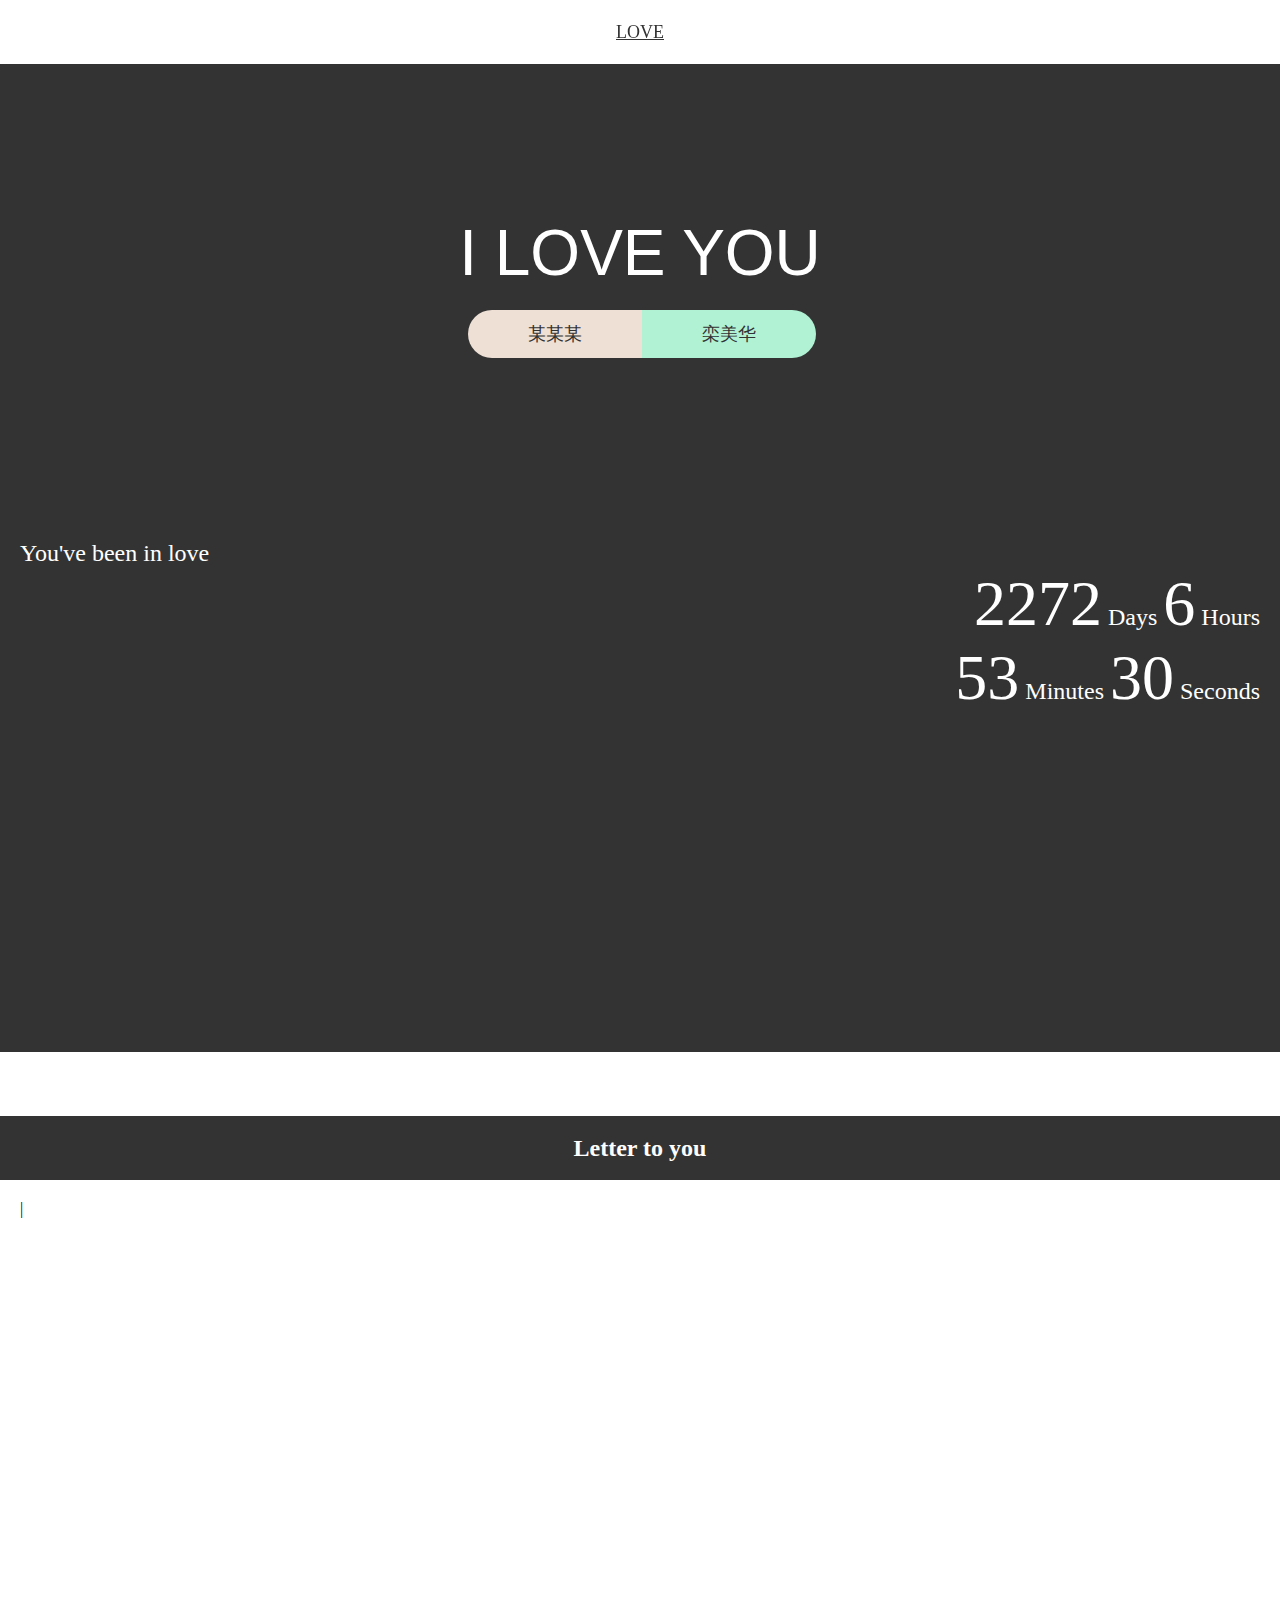
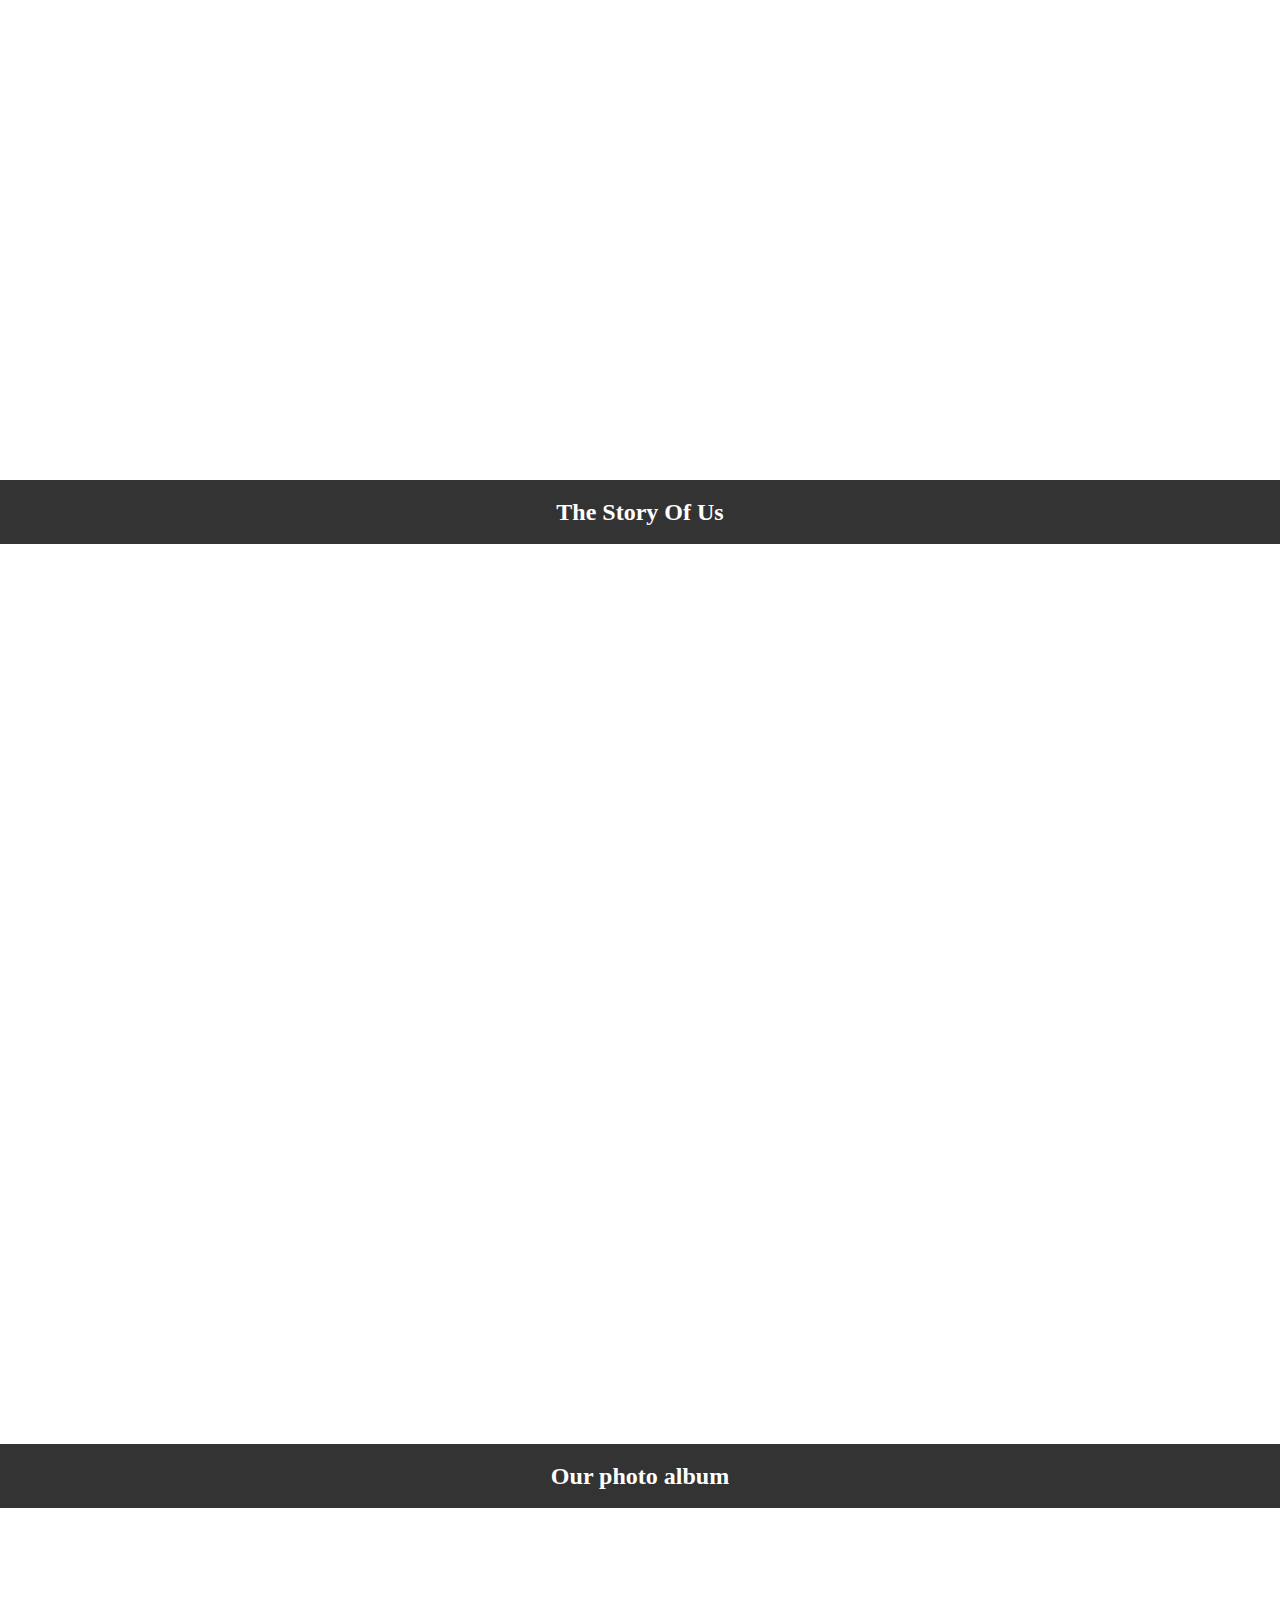
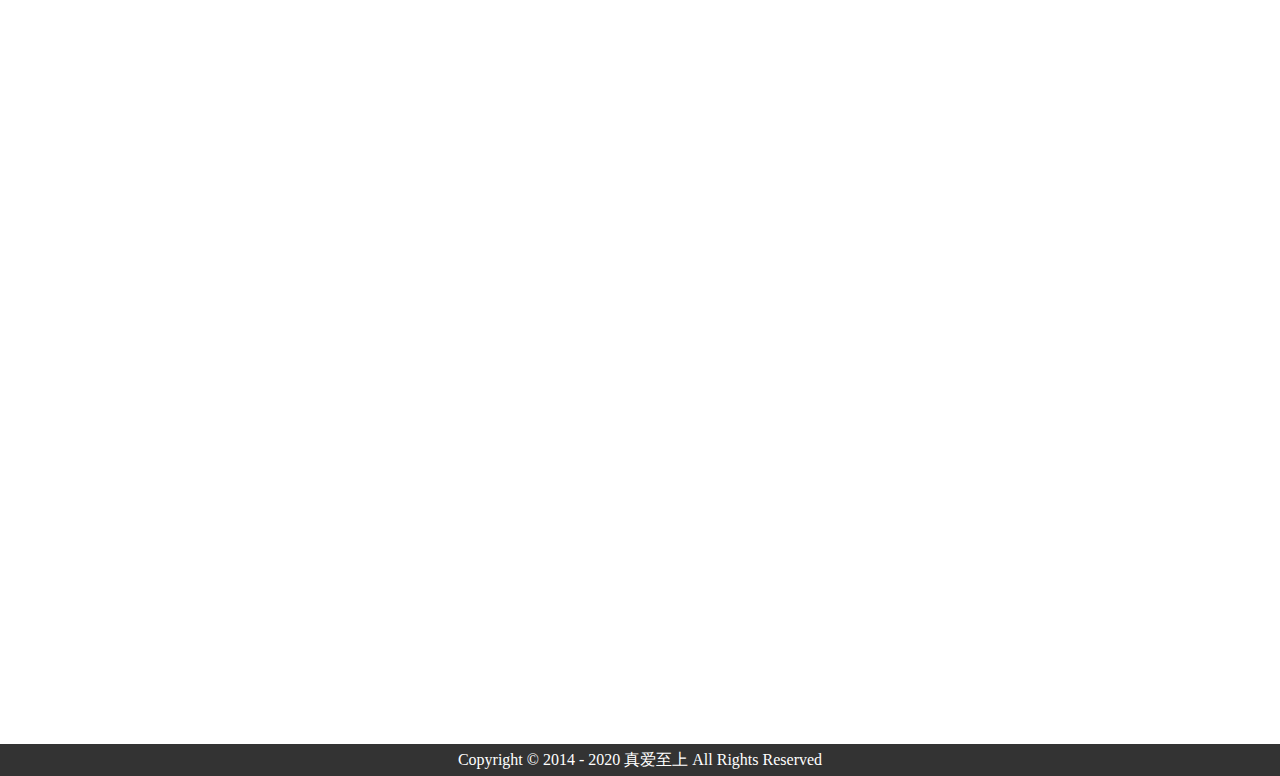
==== m.html @ 0cca036e "啥也不是" ====
<!DOCTYPE html>
<html lang="en">
	<head>
		<meta charset="UTF-8" />
		<meta name="viewport" content="width=device-width, initial-scale=1.0" />
		<title>李梦蝶.我爱你</title>
		<link rel="stylesheet" href="css/global_m.css" />
		<link rel="stylesheet" href="css/index_m.css" />
		<script src="js/time.js"></script>
		<script src="js/typed.js@2.0.9.js"></script>
	</head>
	<body>
		<header class="s_down">
			<div class="logo">
				<a href="#">LOVE</a>
			</div>
			<ul class="menu">
				<li class="item"><a href="#Home">Home</a></li>
				<li class="item"><a href="#Letter">Letter</a></li>
				<li class="item"><a href="#Story">Story</a></li>
				<li class="item"><a href="#Photo">Photo</a></li>
			</ul>
		</header>
		<div id="Home">
			<div class="love">I LOVE YOU</div>
			<div class="capsule">
				<div class="left">某某某</div>
				<div class="right">栾美华</div>
			</div>
			<div class="timing">
				<p>You've been in love</p>
				<p>
					<span class="days" id="days">xx</span> Days
					<span class="hours" id="hours">xx</span> Hours<br />
					<span class="minutes" id="minutes">xx</span> Minutes
					<span class="seconds" id="seconds">xx</span> Seconds
				</p>
			</div>
		</div>
		<div id="Letter">
			<h2>Letter to you</h2>
			<div class="letter">
				<span id="Letter-box"></span>
			</div>
		</div>
		<div id="Story">
			<h2>The Story Of Us</h2>
		</div>
		<div id="Photo">
			<h2>Our photo album</h2>
		</div>
		<footer>Copyright © 2014 - 2020 真爱至上 All Rights Reserved</footer>
	</body>
	<script>
		var days = document.getElementById("days");
		var hours = document.getElementById("hours");
		var minutes = document.getElementById("minutes");
		var seconds = document.getElementById("seconds");
		setInterval(function () {
			var date = new Date();
			var timeInterval = date.valueOf() - inTime;
			var timeInterval = new Date(timeInterval);
			var Days = Math.floor(timeInterval.getTime() / 86400000);
			var Hours = timeInterval.getUTCHours();
			var Minutes = timeInterval.getUTCMinutes();
			var Seconds = timeInterval.getUTCSeconds();
			days.innerHTML = Days;
			hours.innerHTML = Hours;
			minutes.innerHTML = Minutes;
			seconds.innerHTML = Seconds;
		}, 1);
	</script>
	<script>
		var options = {
			strings: [
				"",
				"This is the Letter-box",
				"<i>First</i>...^1000",
				"<i>First</i> sentence.",
			],
			typeSpeed: 100,
			/**
			 * @property {number} startDelay 键入之前的时间以毫秒开始
			 */
			startDelay: 0,
			/**
			 * @property {number} backSpeed 退格速度，以毫秒为单位
			 */
			backSpeed: 100,
			/**
			 * @property {boolean} smartBackspace 是否只退格与前一个字符串不匹配的内容
			 */
			smartBackspace: true,
			/**
			 * @property {boolean} shuffle 是否洗牌
			 */
			shuffle: false,
			/**
			 * @property {number} backDelay 退回之前的时间，以毫秒为单位
			 */
			backDelay: 700,
			onComplete: (self) => {
				console.log("所有打字都已完成调用的回调函数", self);
			},
			/**
			 * 在键入每个字符串之前调用的回调函数
			 * @param {number} arrayPos
			 * @param {Typed} self
			 */
			preStringTyped: (arrayPos, self) => {
				console.log(
					"在键入每个字符串之前调用的回调函数",
					arrayPos,
					self
				);
			},
			/**
			 * 输入每个字符串后调用的回调函数
			 * @param {number} arrayPos
			 * @param {Typed} self
			 */
			onStringTyped: (arrayPos, self) => {
				console.log("输入每个字符串后调用的回调函数", arrayPos, self);
			},
			/**
			 * 在循环期间，在键入最后一个字符串之后调用的回调函数
			 * @param {Typed} self
			 */
			onLastStringBackspaced: (self) => {
				console.log(
					"在循环期间，在键入最后一个字符串之后调用的回调函数",
					self
				);
			},
			/**
			 * 打字已经停止调用的回调函数
			 * @param {number} arrayPos
			 * @param {Typed} self
			 */
			onTypingPaused: (arrayPos, self) => {
				console.log("打字已经停止调用的回调函数", arrayPos, self);
			},
			/**
			 * 停止后开始键入调用的回调函数
			 * @param {number} arrayPos
			 * @param {Typed} self
			 */
			onTypingResumed: (arrayPos, self) => {
				console.log("停止后开始键入调用的回调函数", arrayPos, self);
			},
			/**
			 * 重置后调用的回调函数
			 * @param {Typed} self
			 */
			onReset: (self) => {
				console.log("重置后调用的回调函数", self);
			},
			/**
			 * 停止后调用的回调函数
			 * @param {number} arrayPos
			 * @param {Typed} self
			 */
			onStop: (arrayPos, self) => {
				console.log("停止后调用的回调函数", arrayPos, self);
			},
			/**
			 * 开始后调用的回调函数
			 * @param {number} arrayPos
			 * @param {Typed} self
			 */
			onStart: (arrayPos, self) => {
				console.log("开始后调用的回调函数", arrayPos, self);
			},
			/**
			 * 销毁后调用的回调函数
			 * @param {Typed} self
			 */
			onDestroy: (self) => {
				console.log("销毁后调用的回调函数", self);
			},
		};

		var typed = new Typed("#Letter-box", options);
	</script>
</html>
---- css/global_m.css ----
* {
	margin: 0;
	padding: 0;
}
header {
	height: 4rem;
	font-size: 18px;
	background-color: #333333;
	color: #ffffff;
	line-height: 64px;
	z-index: 5;
}
.s_down {
	position: fixed;
	top: 0;
	width: 100%;
	background-color: #ffffff;
	color: #333333;
	box-shadow: 0px 0px 6px 0px #33333330;
}
.s_down a {
	color: #333333 !important;
}
header .logo {
	text-align: center;
}
header ul,
header li {
	line-height: 48px;
	padding: 0px;
	list-style: none;
	text-transform: uppercase;
}
header .menu {
	display: none;
	text-align: center;
	float: right;
	margin-top: 20px;
	margin-right: 10px;
	padding: 20px;
	background-color: #ffffff;
	box-shadow: 0px 0px 6px 0px #33333330;
}
header .menu a {
	line-height: 48px;
	text-decoration: none;
	color: #ffffff;
	border-bottom: 1px #333333 solid;
}
footer {
	height: 32px;
	line-height: 32px;
	text-align: center;
	background-color: #333333;
	color: #ffffff;
}
---- css/index_m.css ----
#Home {
	height: calc(100vh - 4rem);
	top: 0;
	padding-top: 24vh;
	background-color: #333333;
}
.love {
	font: inherit;
	font-weight: inherit;
	font-size: inherit;
	text-align: center;
	font-family: "微软雅黑", Helvetica, Arial, sans-serif;
	color: #ffffff;
	font-size: 64px;
	font-weight: 100;
}
.capsule {
	text-align: center;
	color: #ffffff;
	margin: 20px;
}
.capsule div {
	line-height: 48px;
	padding: 0px 60px;
	font-family: "微软雅黑";
	font-weight: 300;
	font-size: 18px;
	color: #333333;
	display: inline-block;
}
.capsule .left {
	background-color: #eee0d5;
	border-radius: 50px 0 0 50px;
	margin-left: 4px;
}
.capsule .right {
	background-color: #b0f2d3;
	border-radius: 0 50px 50px 0;
	margin-left: -4px;
}
.timing {
	color: #ffffff;
	text-align: right;
	margin: 0 auto;
	margin-top: 18vh;
	font-family: "微软雅黑";
	font-size: 24px;
	font-weight: 300;
	padding: 20px;
}
.timing p:first-child {
	text-align: left;
	font-size: 24px;
}
.timing span {
	font-size: 64px;
}
#Letter {
	z-index: 1;
	height: 100vh;
	padding-top: 4rem;
	background-color: #ffffff;
}
#Letter h2 {
	line-height: 64px;
	text-align: center;
	color: #ffffff;
	background-color: #333333;
}
.letter {
	padding: 20px;
}
#Letter-box {
	color: black;
}
#Story {
	z-index: 1;
	height: 100vh;
	padding-top: 4rem;
	background-color: #ffffff;
}
#Story h2 {
	line-height: 64px;
	text-align: center;
	color: #ffffff;
	background-color: #333333;
}
#Photo {
	z-index: 1;
	height: 100vh;
	padding-top: 4rem;
	background-color: #ffffff;
}
#Photo h2 {
	line-height: 64px;
	text-align: center;
	color: #ffffff;
	background-color: #333333;
}
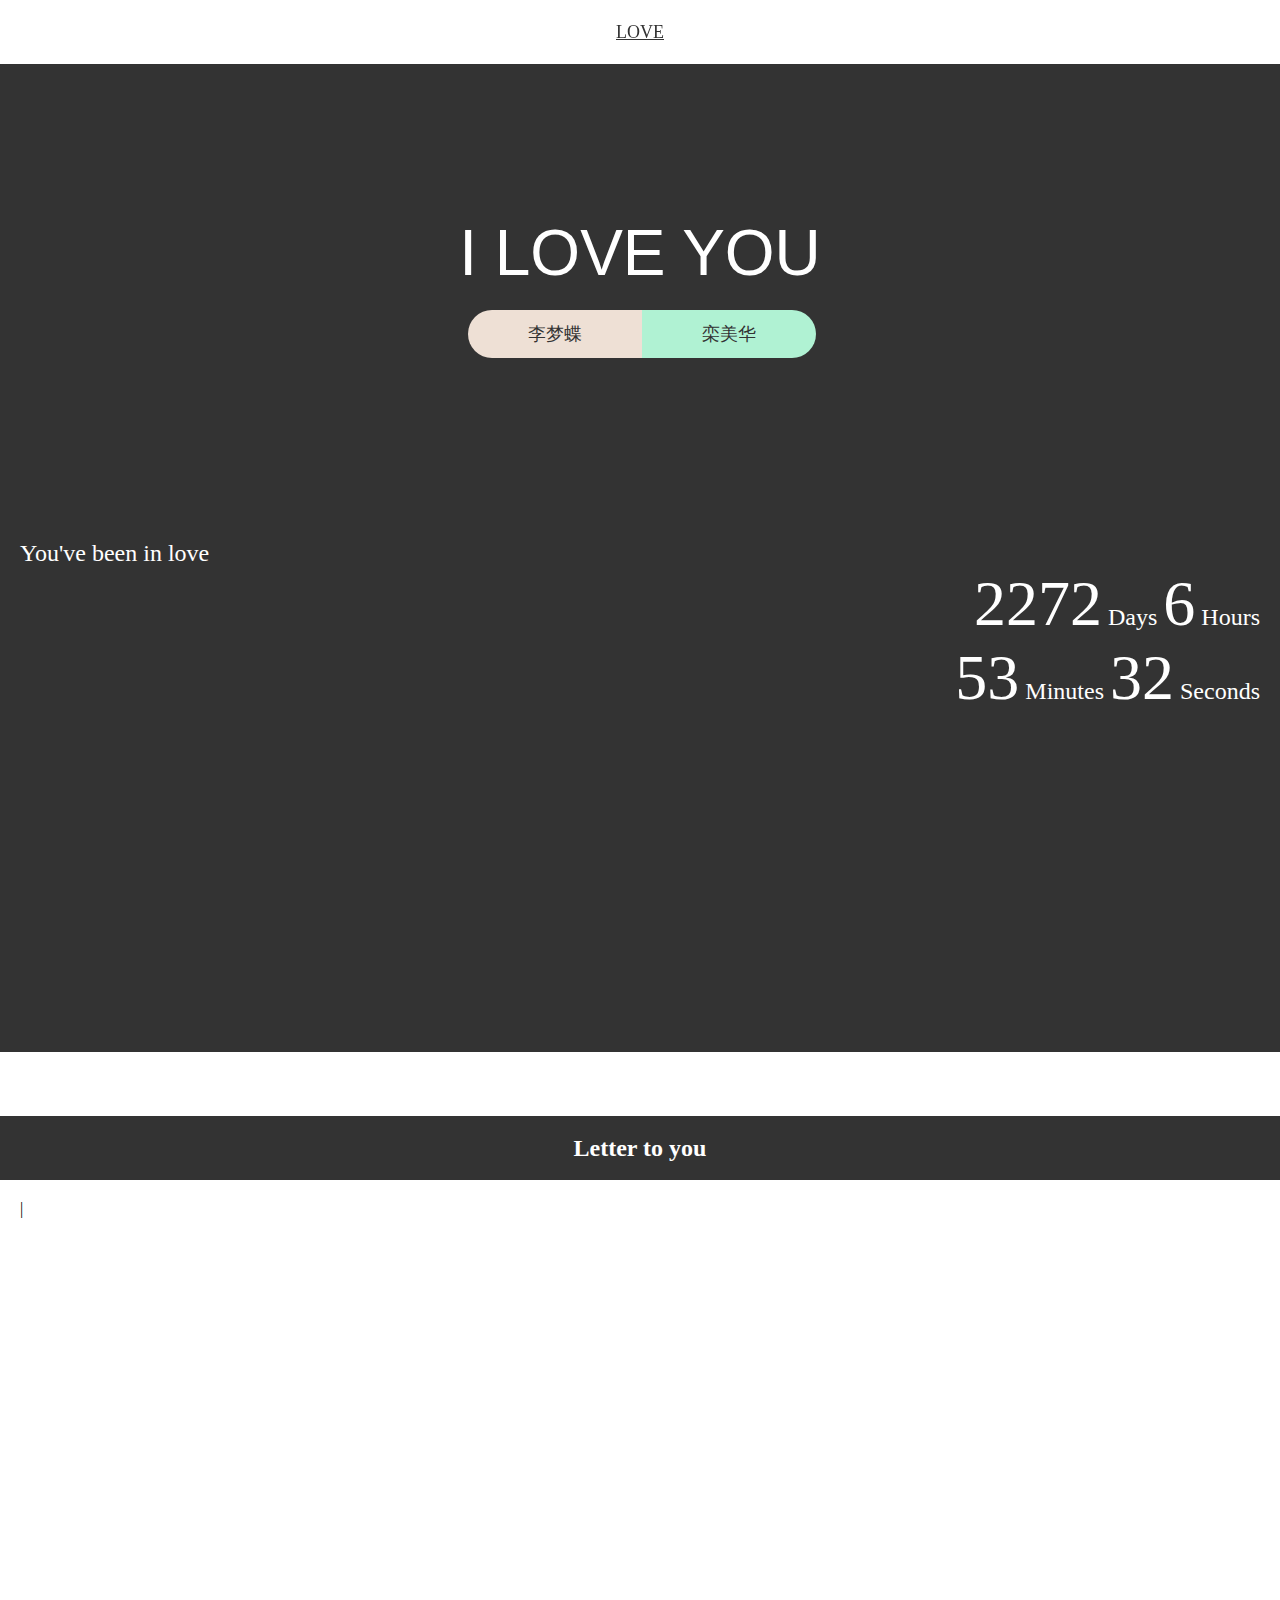
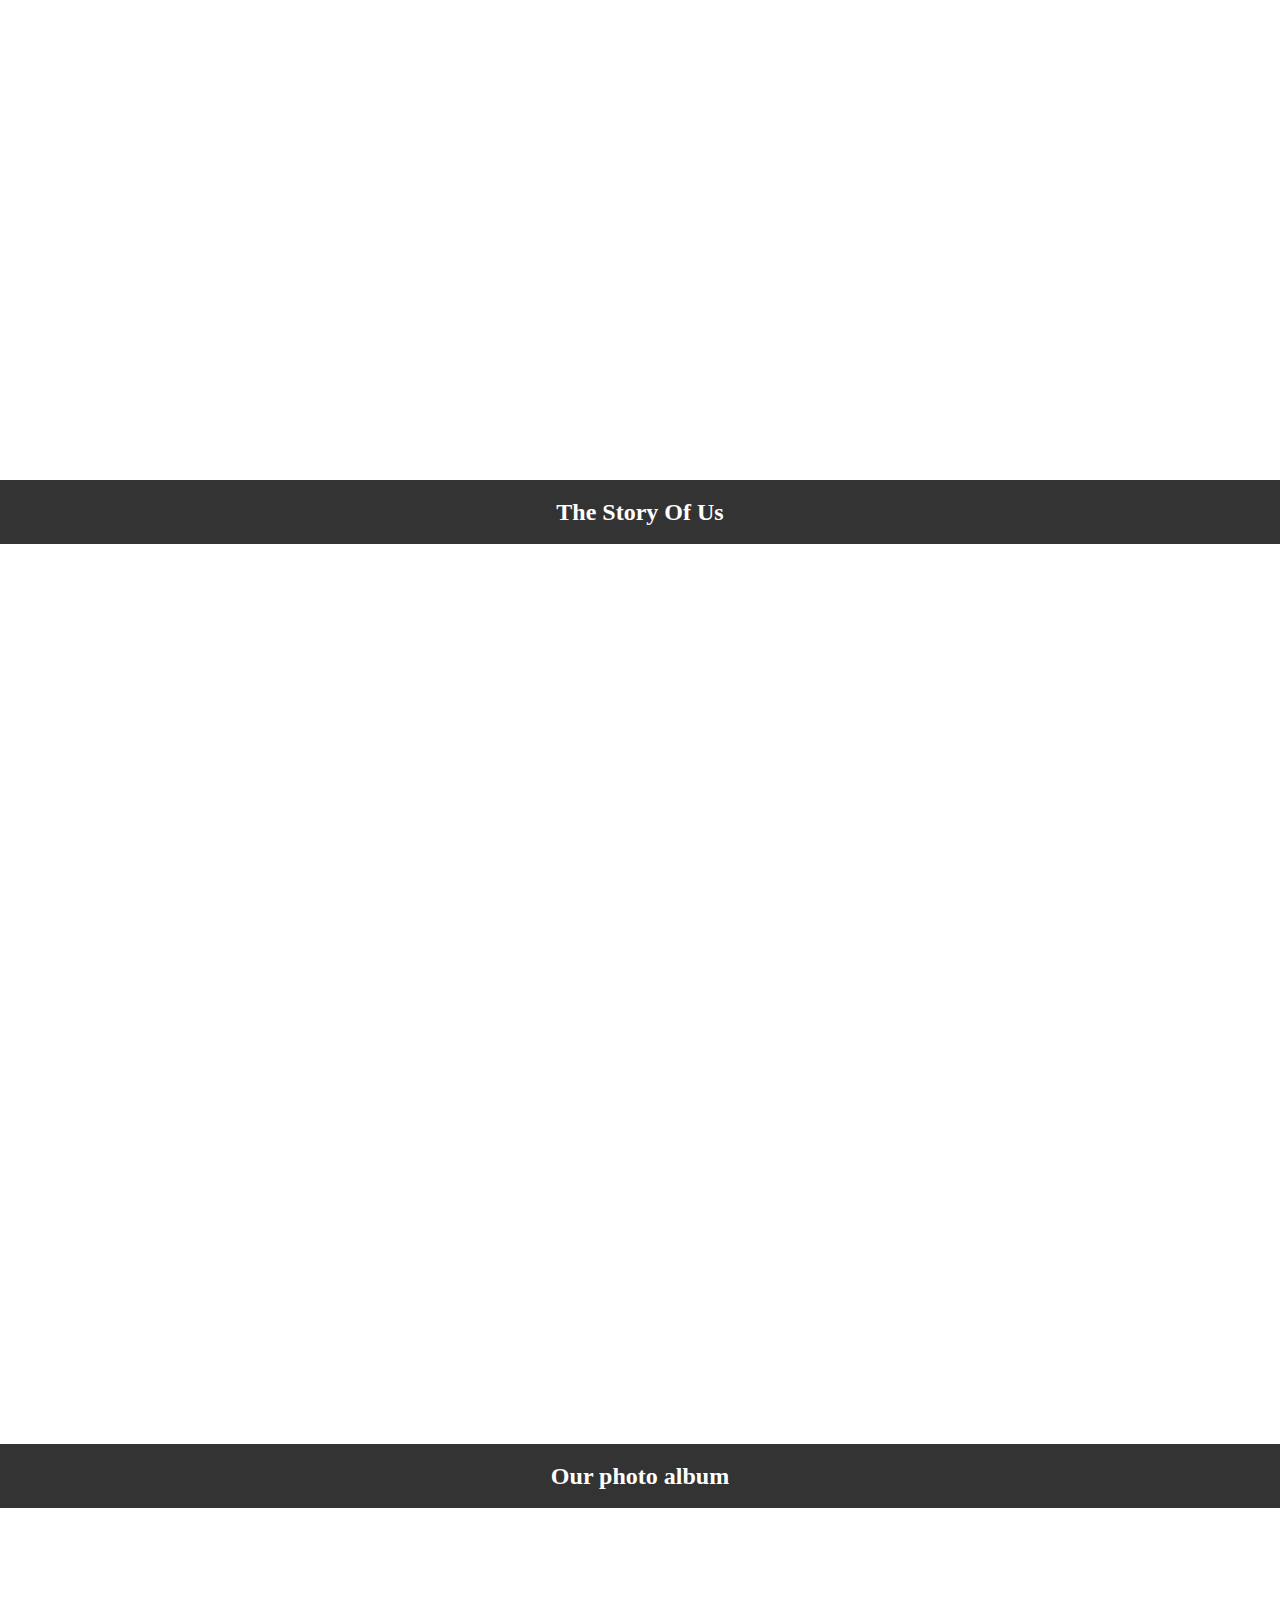
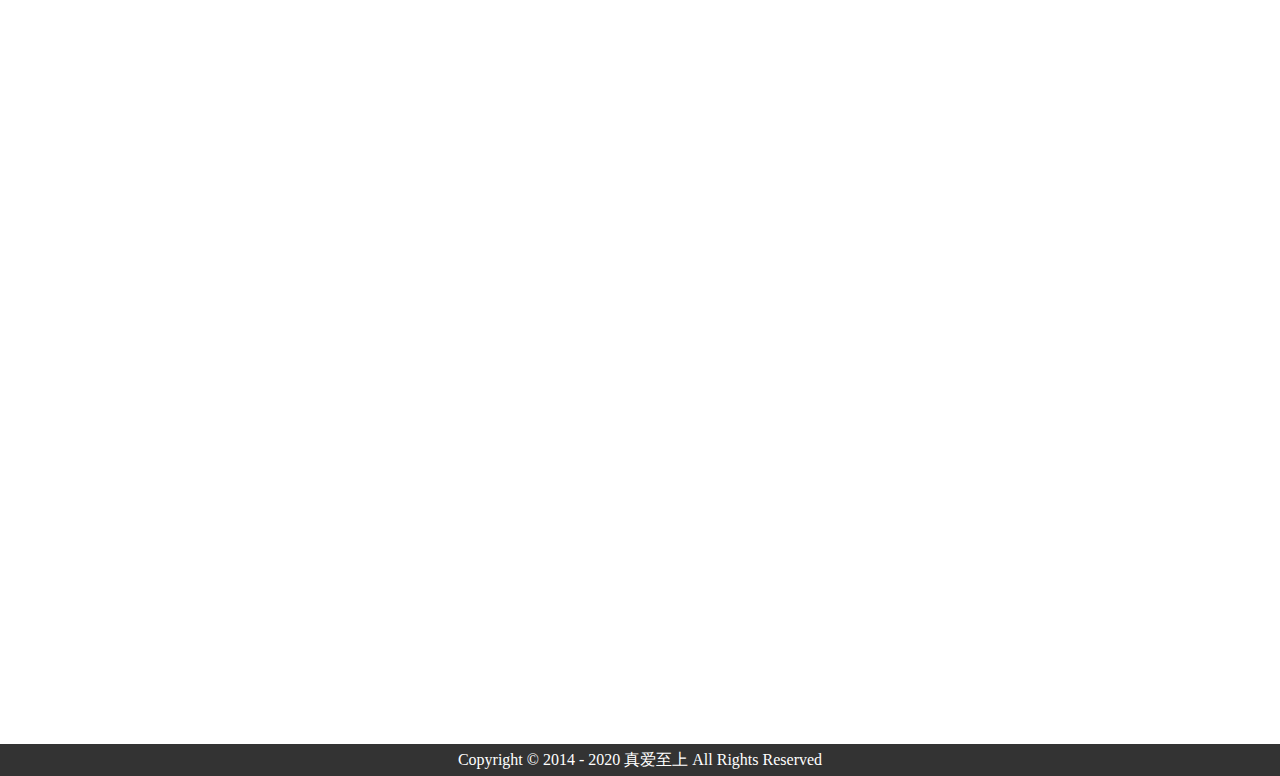
==== commit 85d65308: "Update m.html" ====
--- a/m.html
+++ b/m.html
@@ -24,7 +24,7 @@
 		<div id="Home">
 			<div class="love">I LOVE YOU</div>
 			<div class="capsule">
-				<div class="left">某某某</div>
+				<div class="left">李梦蝶</div>
 				<div class="right">栾美华</div>
 			</div>
 			<div class="timing">
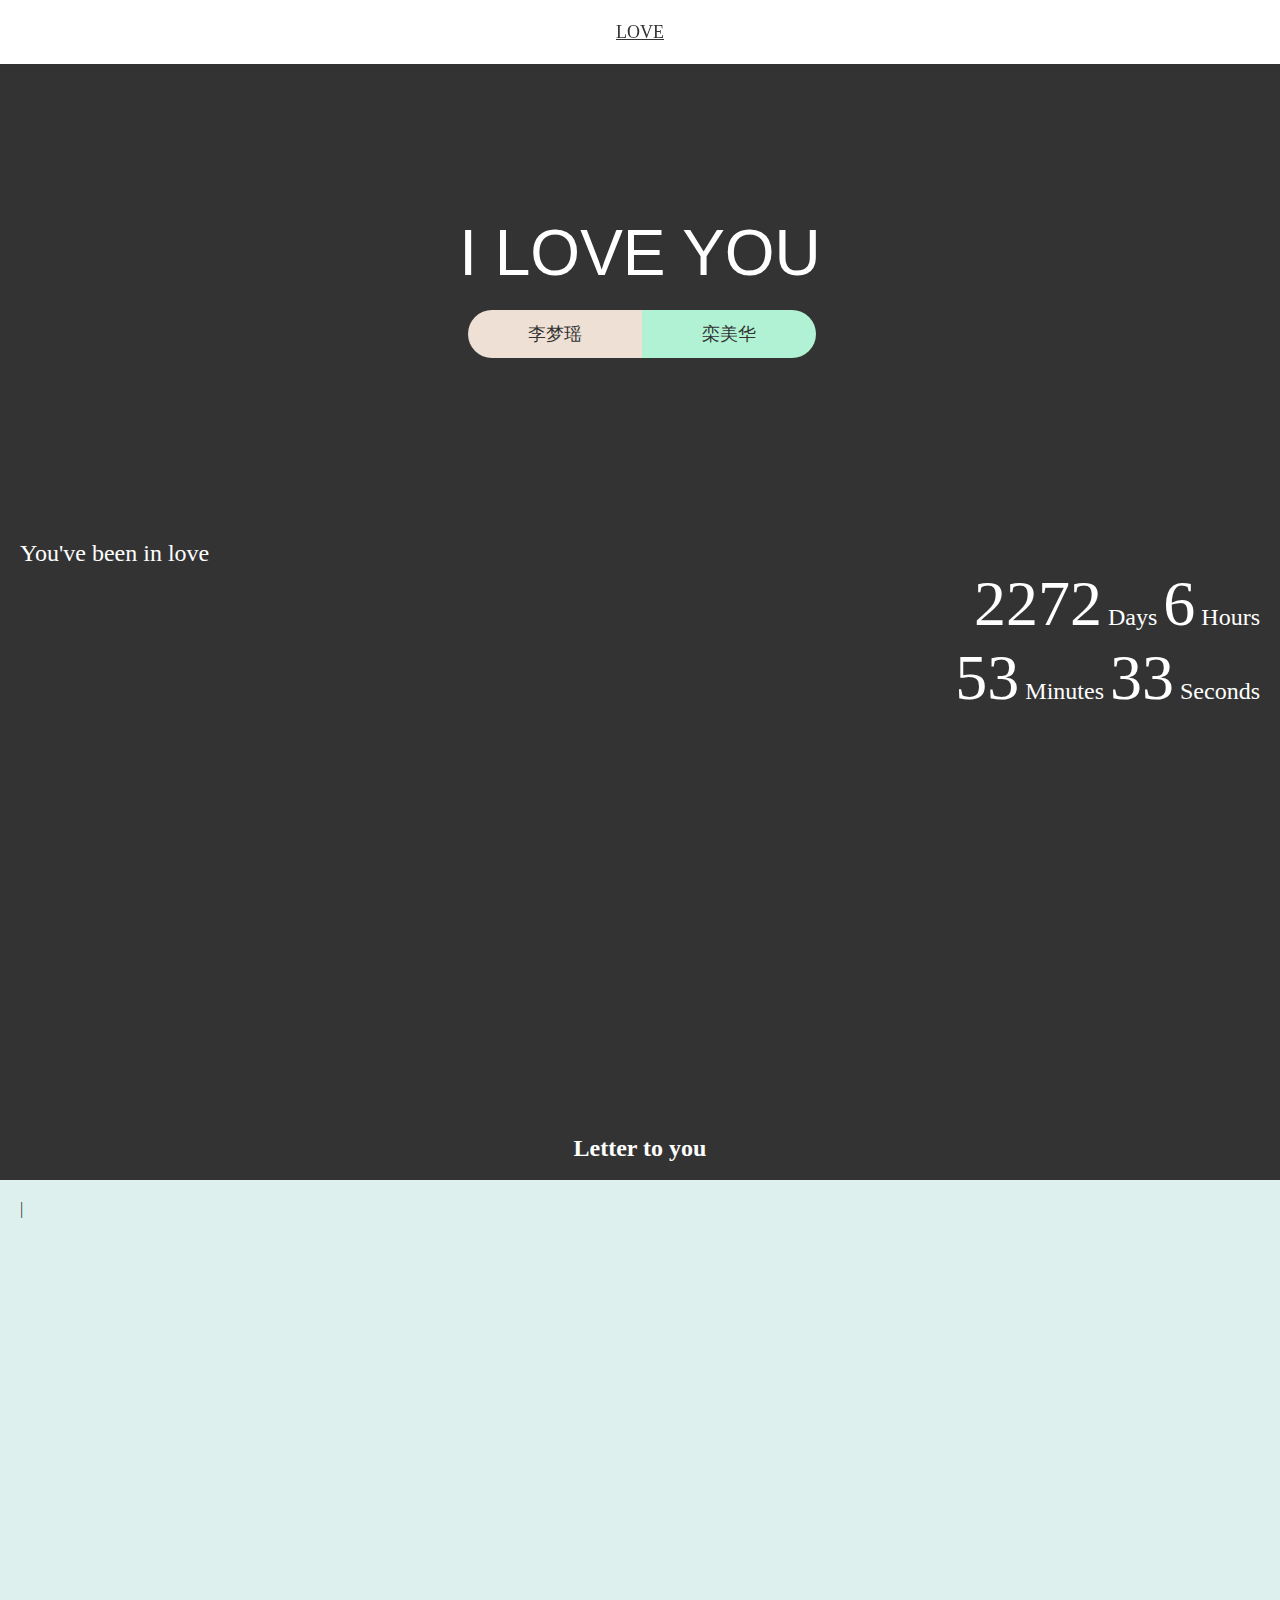
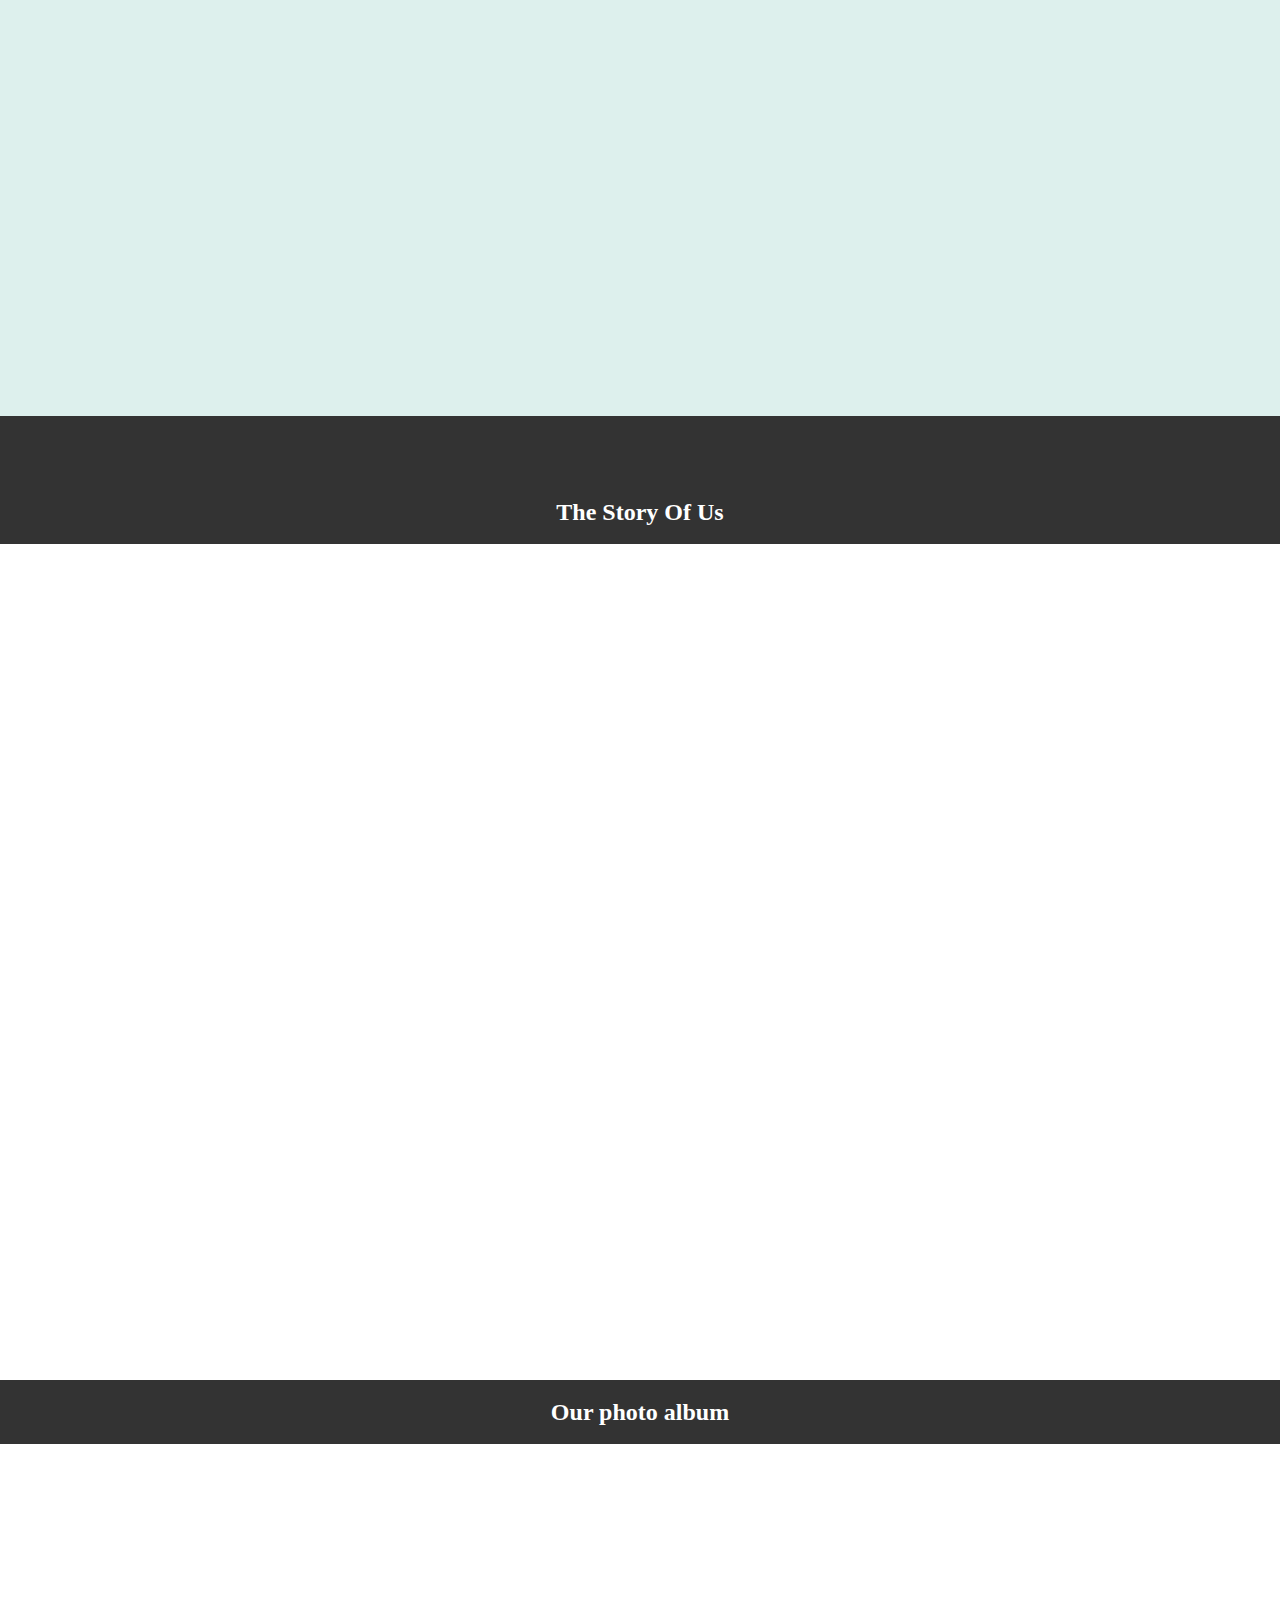
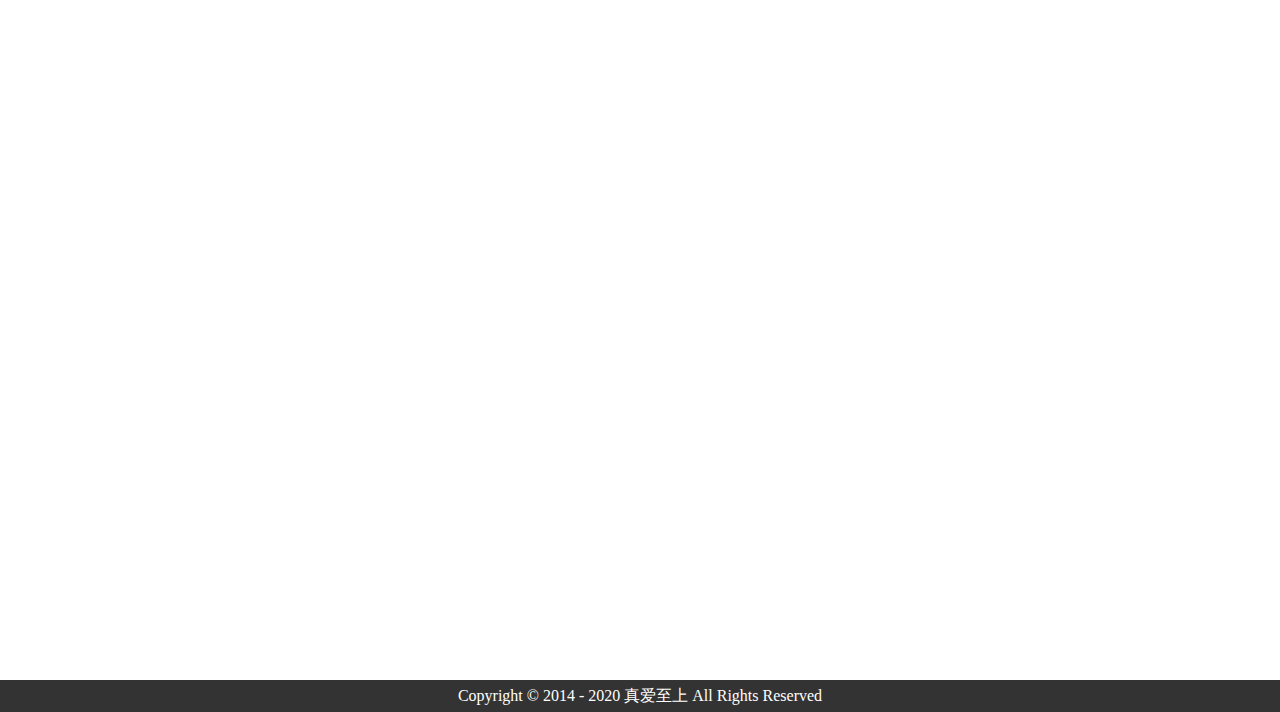
==== commit 25459636: "啥也不是" ====
--- a/m.html
+++ b/m.html
@@ -24,7 +24,7 @@
 		<div id="Home">
 			<div class="love">I LOVE YOU</div>
 			<div class="capsule">
-				<div class="left">李梦蝶</div>
+				<div class="left">李梦瑶</div>
 				<div class="right">栾美华</div>
 			</div>
 			<div class="timing">
@@ -74,9 +74,21 @@
 		var options = {
 			strings: [
 				"",
-				"This is the Letter-box",
-				"<i>First</i>...^1000",
-				"<i>First</i> sentence.",
+				`<span>嘿，梦蝶。</span><br/>
+<span>今天这个信，换个方式写吧。</span><br/>
+<span>我不知道什么是缘分，缘分是不是我喜欢你，而你也刚好中意我。</span><br/>
+<span>你说，我不怕你一直吊着我，是不是不知道你什么时候从上一段感情走出来，我等你，时间长也好，短也罢。^1000 我都等你。</span><br/>
+<span>还有我要做的网页，你也有一点喜欢吧。</span><br/>
+<span>你总说你是渣女，其实也不是的，^1000 谁还没有深陷一段感情之中呢，^1000 谁还没有短暂的走不出来。</span><br/>
+<span>人还是要，向前看嘛。前面的风景才是美好的，后面的错过了就是错过了。</span><br/>
+<span>两个人的感情就想一块木板，分开了，就是木板破碎，很少有完美复合的。我们还是向前看，看看面前，终究是会有合适的人。</span><br/>
+<span>你说你想去泰山^100，你那里是想去泰山，你是想那个人了，你也好好想想，那个人终究是离开了你。</span><br/>
+<span>你不能总是走不出来，回忆都是美好的，可以回忆，但是走不回去了，说不定曾经的他，又有了新的她，你不是他的她了，你只是你。你要走出来，大步走出来，不要让他和她看不起你。</span><br/>
+<span>你总说我幼稚，你又何曾不幼稚，复合的机会是渺茫的，十分渺小。他若是想复合，你一句话就可以复合，他要是不想复合，你怎么挽留都没有用的。</span><br/>
+<span>天地怎么大，你不要因为，认为他是最好的而错过更好的。</span><br/>
+<span>人们常说，最好的，就在眼前。</span>`,
+				"<span>我喜欢你，^3000我可以等你！</span>",
+				"<span>我喜欢你，我们在一起吧！</span>",
 			],
 			typeSpeed: 100,
 			/**
--- a/css/index_m.css
+++ b/css/index_m.css
@@ -1,8 +1,38 @@
+@keyframes photo {
+	0% {
+		margin-left: 0vh;
+	}
+	10% {
+		margin-left: -50vh;
+	}
+	33% {
+		margin-left: -50vh;
+	}
+	40% {
+		margin-left: -100vh;
+	}
+	66% {
+		margin-left: -100vh;
+	}
+	70% {
+		margin-left: -150vh;
+	}
+	99% {
+		margin-left: -150vh;
+	}
+	100% {
+		margin-left: 0vh;
+	}
+}
+body {
+	background-color: #333333 !important;
+}
 #Home {
 	height: calc(100vh - 4rem);
 	top: 0;
 	padding-top: 24vh;
 	background-color: #333333;
+	margin-bottom: 4rem;
 }
 .love {
 	font: inherit;
@@ -58,8 +88,8 @@
 #Letter {
 	z-index: 1;
 	height: 100vh;
-	padding-top: 4rem;
-	background-color: #ffffff;
+	background-color: #ddf0ed;
+	margin-bottom: 4rem;
 }
 #Letter h2 {
 	line-height: 64px;
@@ -68,6 +98,8 @@
 	background-color: #333333;
 }
 .letter {
+	color: #333333;
+	background-color: #ddf0ed;
 	padding: 20px;
 }
 #Letter-box {
@@ -76,19 +108,18 @@
 #Story {
 	z-index: 1;
 	height: 100vh;
-	padding-top: 4rem;
 	background-color: #ffffff;
 }
 #Story h2 {
 	line-height: 64px;
 	text-align: center;
 	color: #ffffff;
+	margin-top: 4rem;
 	background-color: #333333;
 }
 #Photo {
 	z-index: 1;
 	height: 100vh;
-	padding-top: 4rem;
 	background-color: #ffffff;
 }
 #Photo h2 {
@@ -97,3 +128,25 @@
 	color: #ffffff;
 	background-color: #333333;
 }
+.photos {
+	width: 50vh;
+	/* overflow: hidden; */
+	animation: photo 10s linear 1s infinite alternate;
+}
+.photos ul {
+	width: 400%;
+	margin-left: 0px;
+}
+.photos ul li {
+	list-style: none;
+	float: left;
+	width: 100%;
+	height: 20vh;
+	background-image: url("../src/01.jpg");
+	background-size: cover;
+}
+.photos img {
+	width: 50vh;
+	height: auto;
+	display: initial;
+}
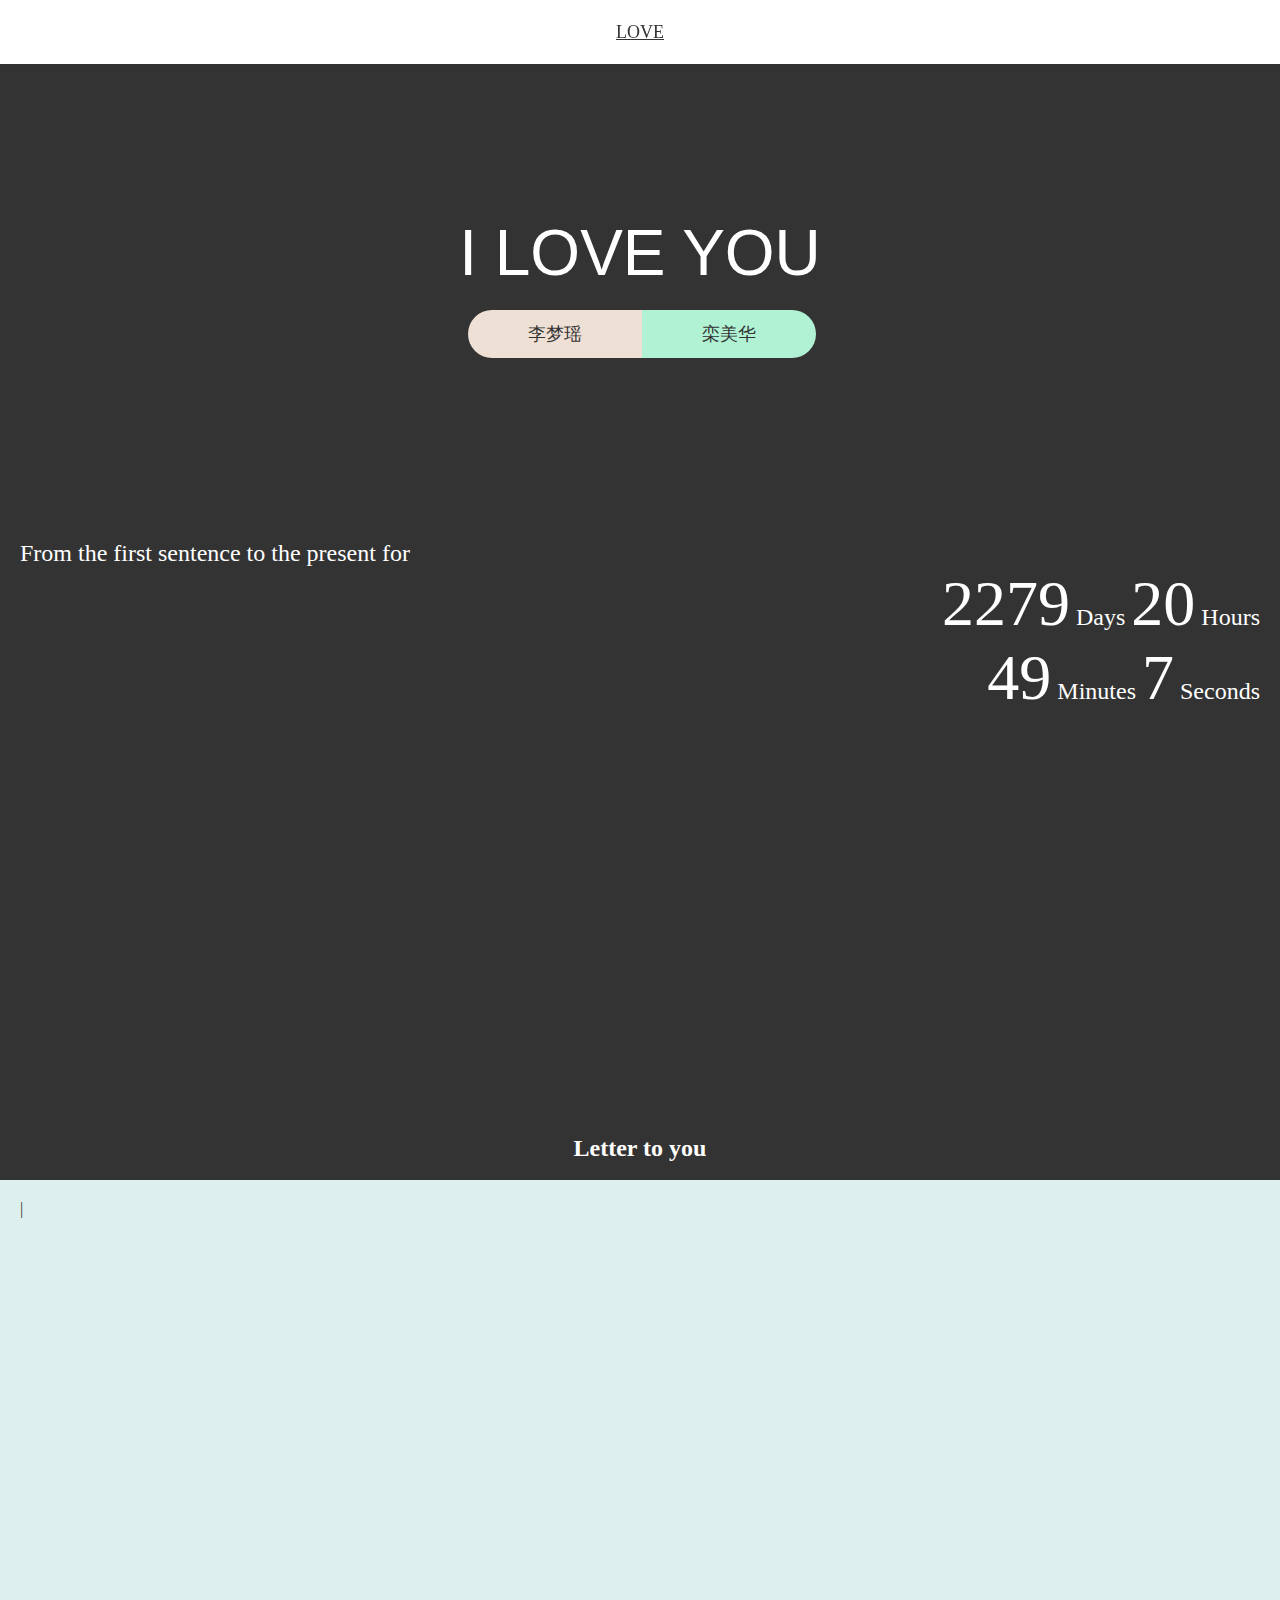
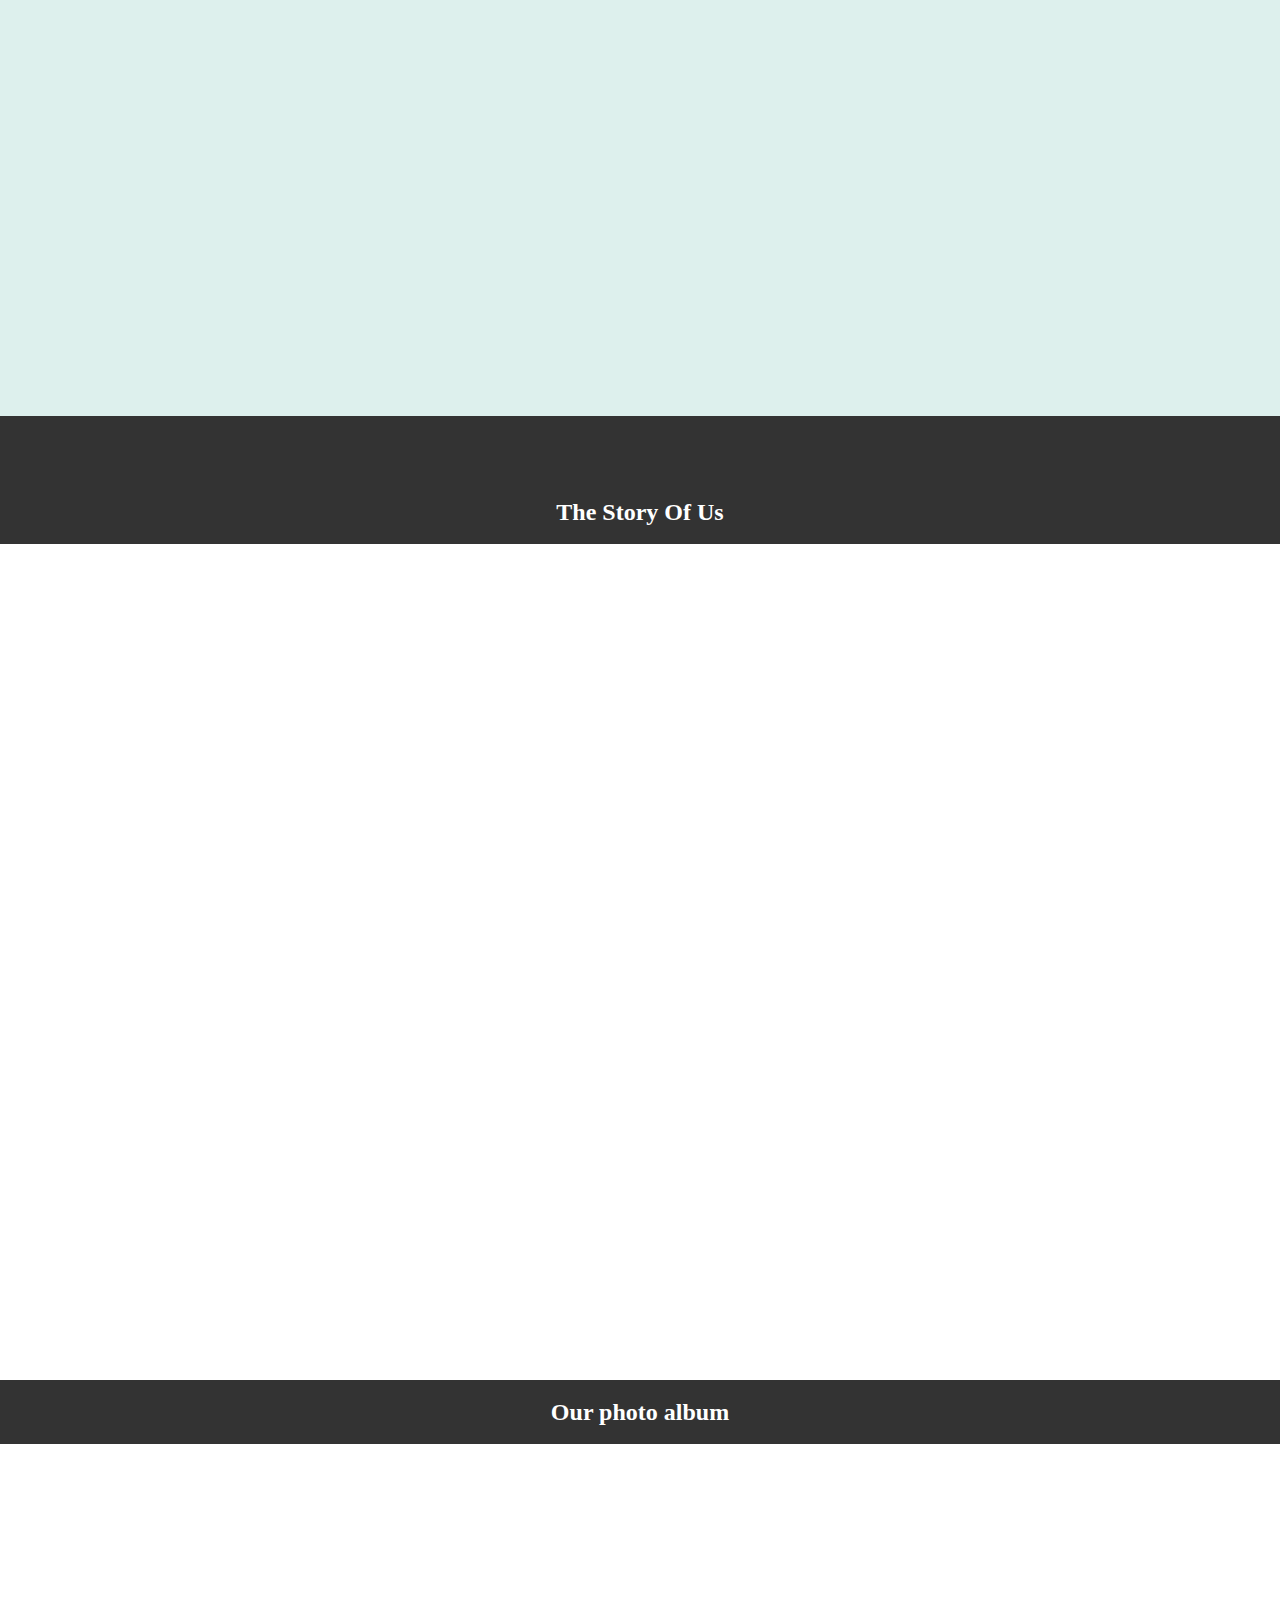
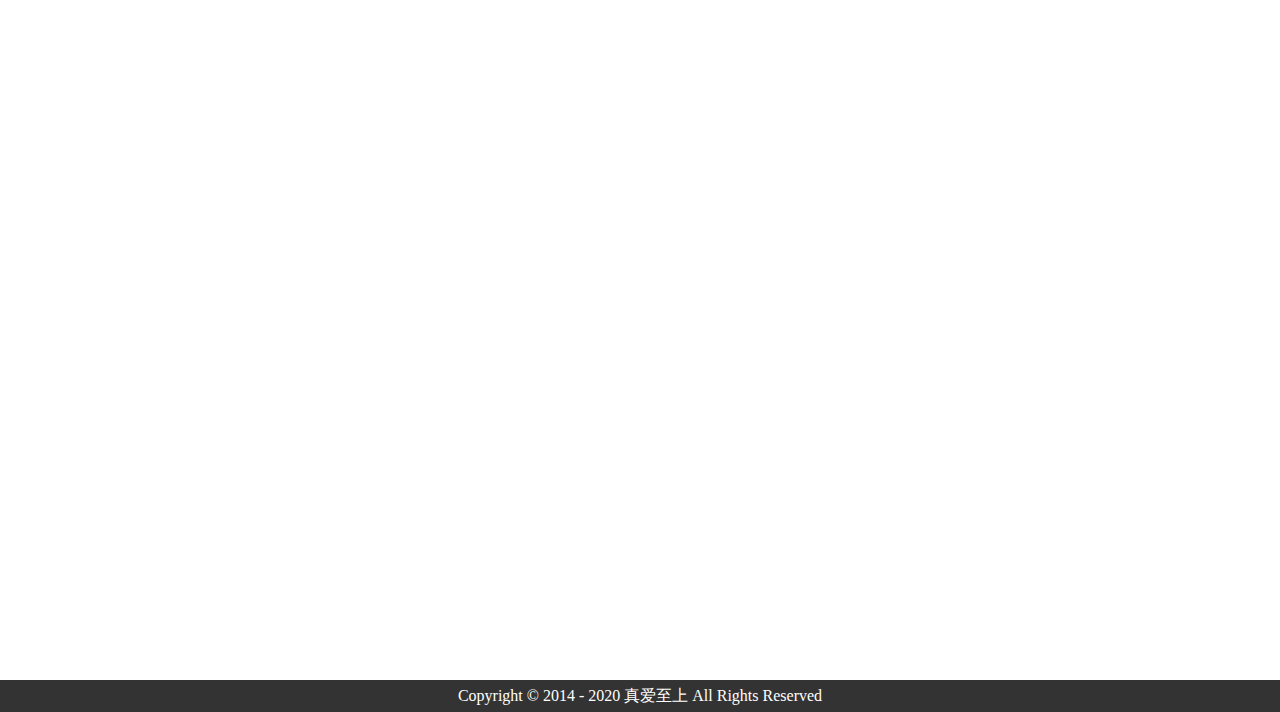
==== commit 18512206: "啥也不是" ====
--- a/m.html
+++ b/m.html
@@ -28,7 +28,7 @@
 				<div class="right">栾美华</div>
 			</div>
 			<div class="timing">
-				<p>You've been in love</p>
+				<p>From the first sentence to the present for</p>
 				<p>
 					<span class="days" id="days">xx</span> Days
 					<span class="hours" id="hours">xx</span> Hours<br />
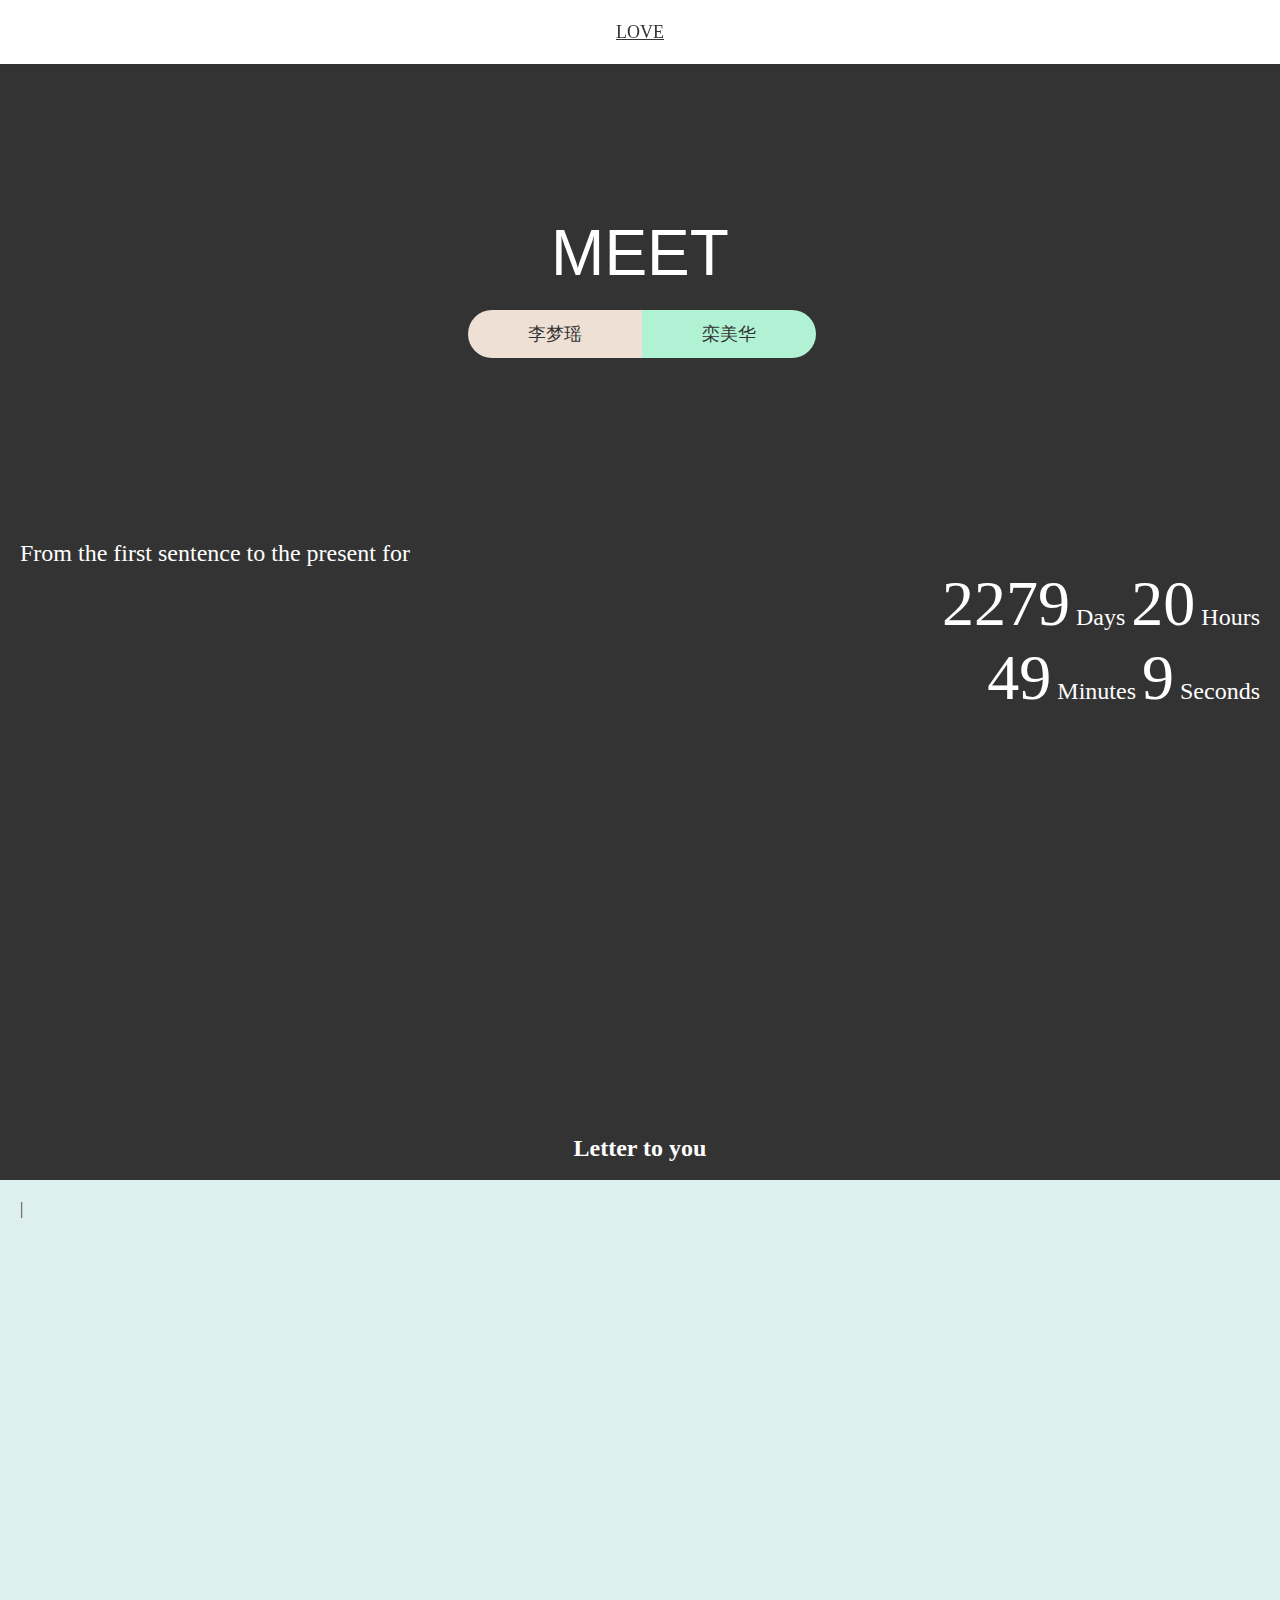
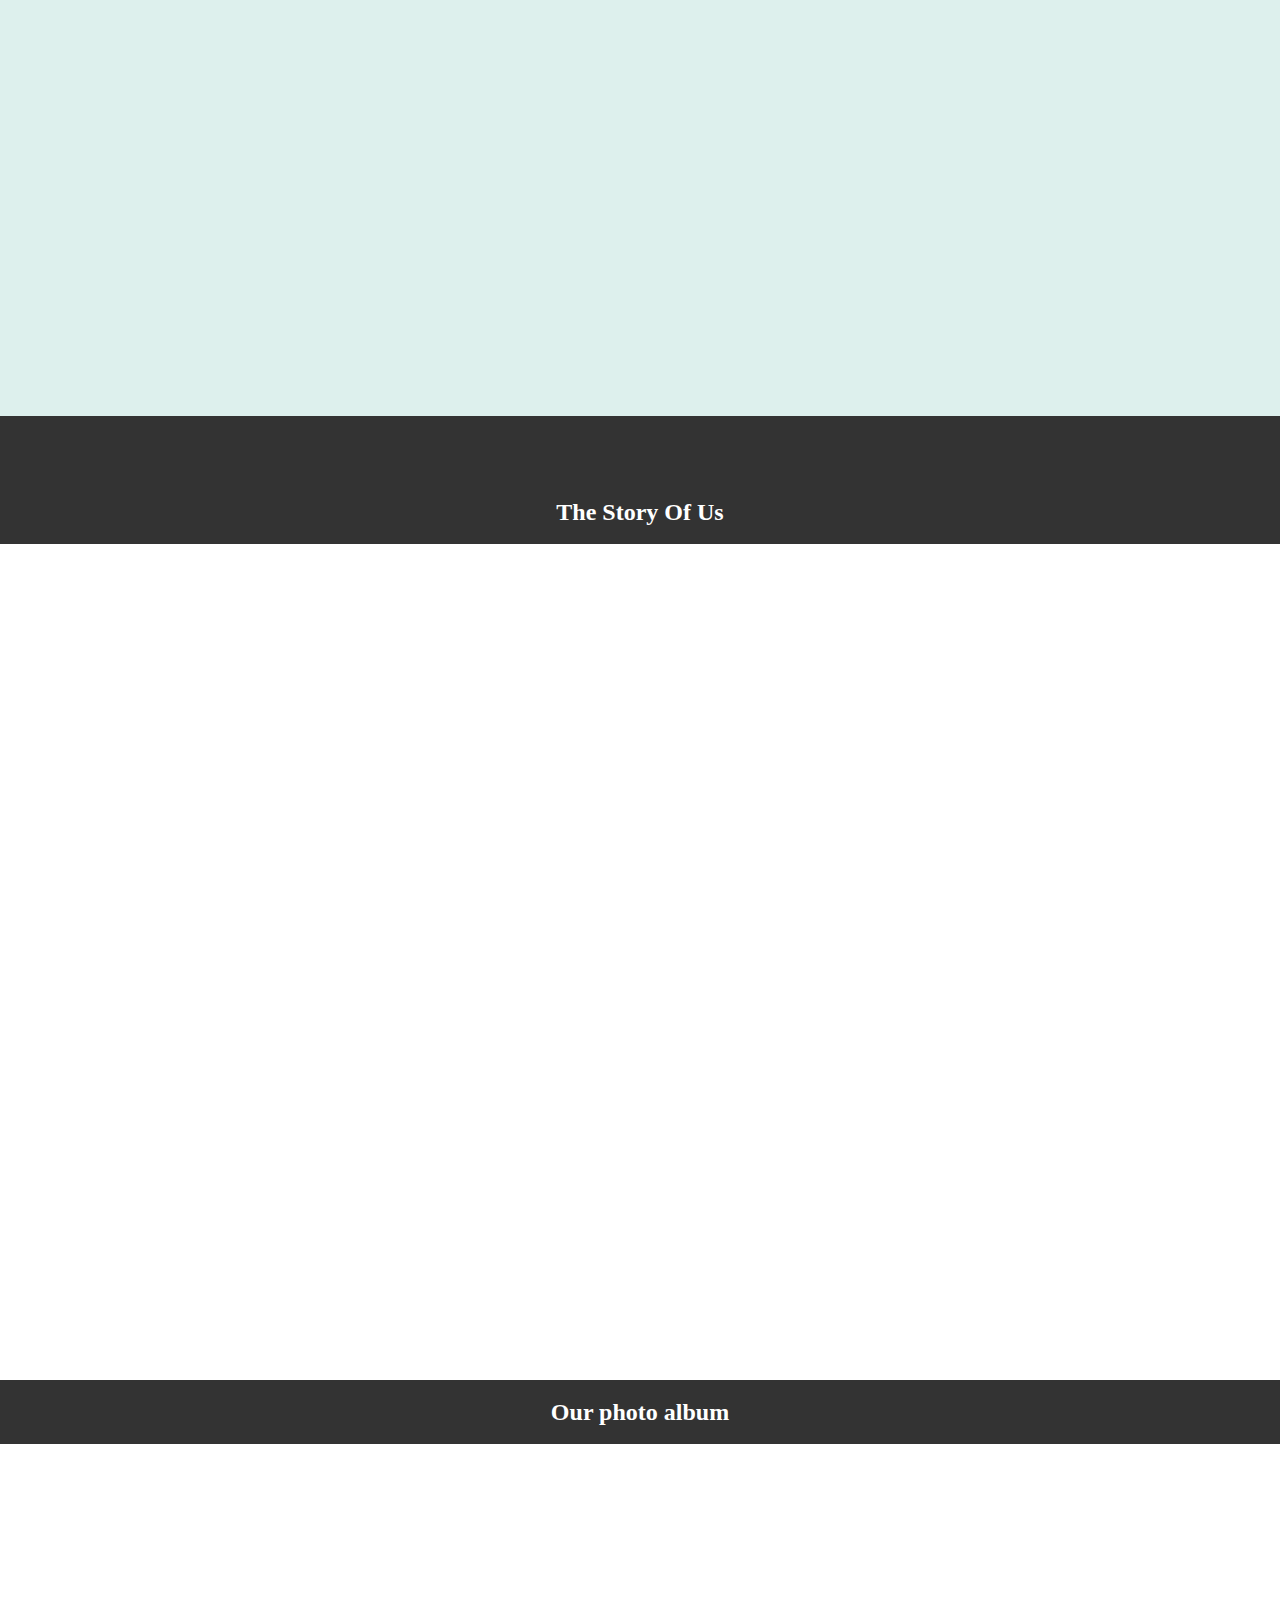
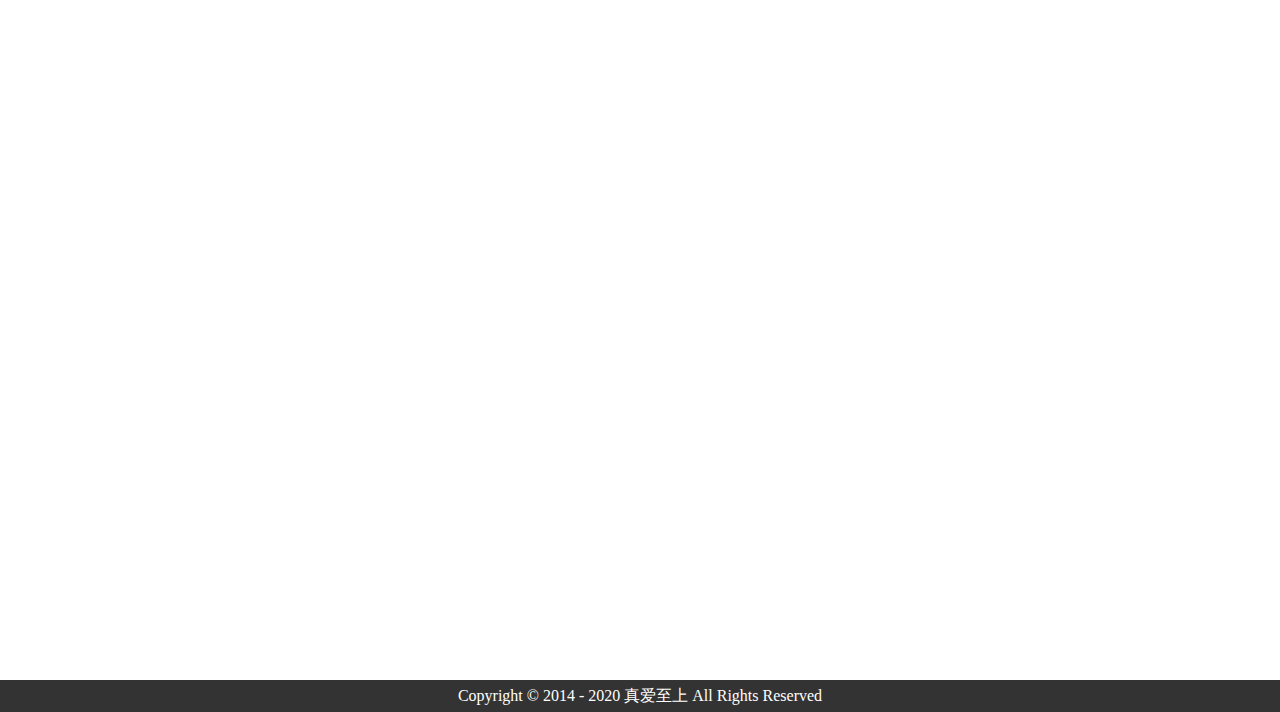
==== commit 8a22d632: "Update m.html" ====
--- a/m.html
+++ b/m.html
@@ -22,7 +22,7 @@
 			</ul>
 		</header>
 		<div id="Home">
-			<div class="love">I LOVE YOU</div>
+			<div class="love">MEET</div>
 			<div class="capsule">
 				<div class="left">李梦瑶</div>
 				<div class="right">栾美华</div>
